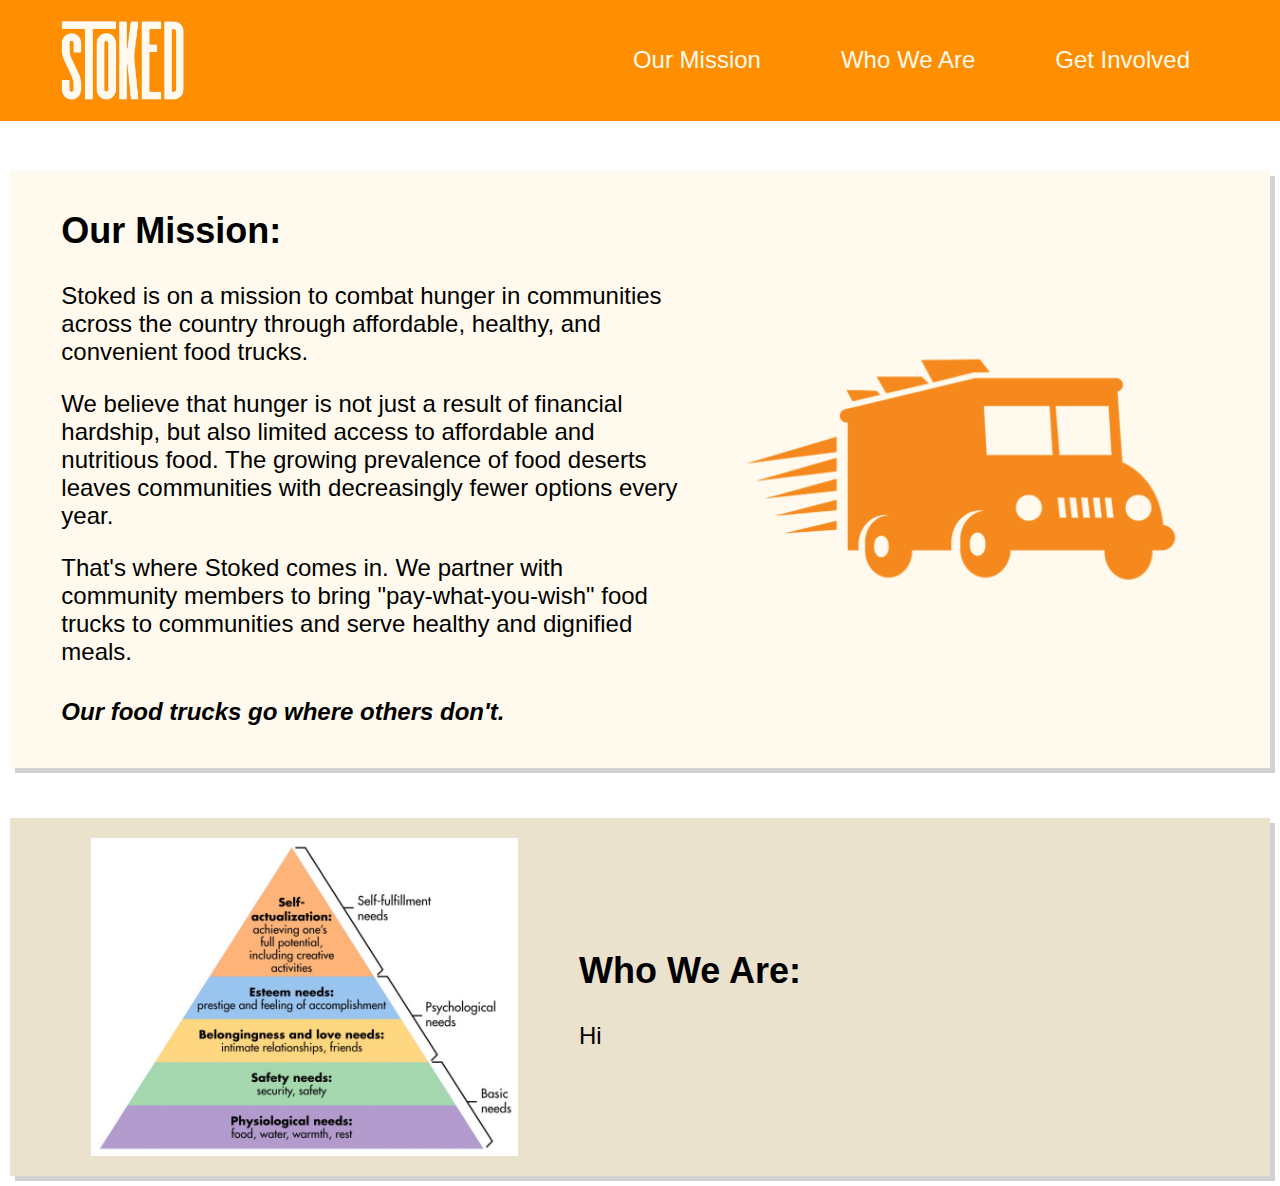
==== index.html @ 0fc66f2e "update" ====
<!DOCTYPE html>

<html lang="en">

    <head>

        <link rel="stylesheet" href="styles.css">
        <meta charset="UTF-8">
        <title>Stoked</title>

    </head>

    <body>

        <header>

            <img id="logo" src="images/logo.png">

            <div id="nav-bar">
                <p><a href="#introduction">Our Mission</a></p>
                <p><a href="#fulfillment">Who We Are</a></p>
                <p>Get Involved</p>
            </div>

        </header>

        <div id="introduction">

        <div id="introduction-text">
        <h2>Our Mission:</h2>
        <p>Stoked is on a mission to combat hunger in communities across the country through affordable, healthy, and convenient food trucks.</p>
        <p>We believe that hunger is not just a result of financial hardship, but also limited access to affordable and nutritious food. The growing prevalence of food deserts leaves communities with decreasingly fewer options every year.</p>
        <p>That's where Stoked comes in. We partner with community members to bring "pay-what-you-wish" food trucks to communities and serve healthy and dignified meals.</p>
        <h4><em>Our food trucks go where others don't.</em></h4>    
        </div>

        <img id="truck" src="images/truck.png">

        </div>

        <div id="fulfillment">

            <img id="pyramid" src="images/pyramid.png">

            <div id="fulfillment-text">
            <h2>Who We Are:</h2>
            <p>Hi</p>  
            </div>
    
        </div>

    </body>

</html>
---- styles.css ----
@media (prefers-reduced-motion: no-preference) {
    * {
      scroll-behavior: smooth;
    }
  }

html {
    font-family:'Gill Sans', 'Gill Sans MT', Calibri, 'Trebuchet MS', sans-serif;
}

body {
    margin: 0;
}

header {
    display: flex;
    align-items: center;
    padding: 10px;
    padding-top: 20px;
    padding-bottom: 20px;
    background-color: rgb(255, 142, 0);
    color: rgb(255, 250, 237);
}

#logo {
    width: 10%;
    margin-left: 50px;
}

#nav-bar {
    margin-left: auto;
    display: flex;
    gap: 5rem;
    margin-right: 5rem;
    font-size: 1.5rem;
}

a {
    color: inherit;
    text-decoration: none;
}

a:hover {
    background-color: rgb(255, 250, 237);
    color: rgb(64, 64, 64);
    cursor: pointer;
  }

#introduction {
    display: flex;
    justify-content: space-evenly;
    align-items: center;
    background-color:rgb(255, 250, 237);
    padding: 10px;
    margin: 50px 10px;
    box-shadow: 5px 5px rgb(210, 210, 210);
}

#truck {
    width: 40%;
}

#introduction-text {
    width: 50%;
    font-size: 1.5rem;
}

#fulfillment {
    display: flex;
    justify-content: space-evenly;
    align-items: center;
    padding: 20px;
    background-color:rgb(234, 226, 205);
    margin: 10px;
    box-shadow: 5px 5px rgb(210, 210, 210);
}

#pyramid {
    width: 35%;
}

#fulfillment-text {
    width: 50%;
    font-size: 1.5rem;
}
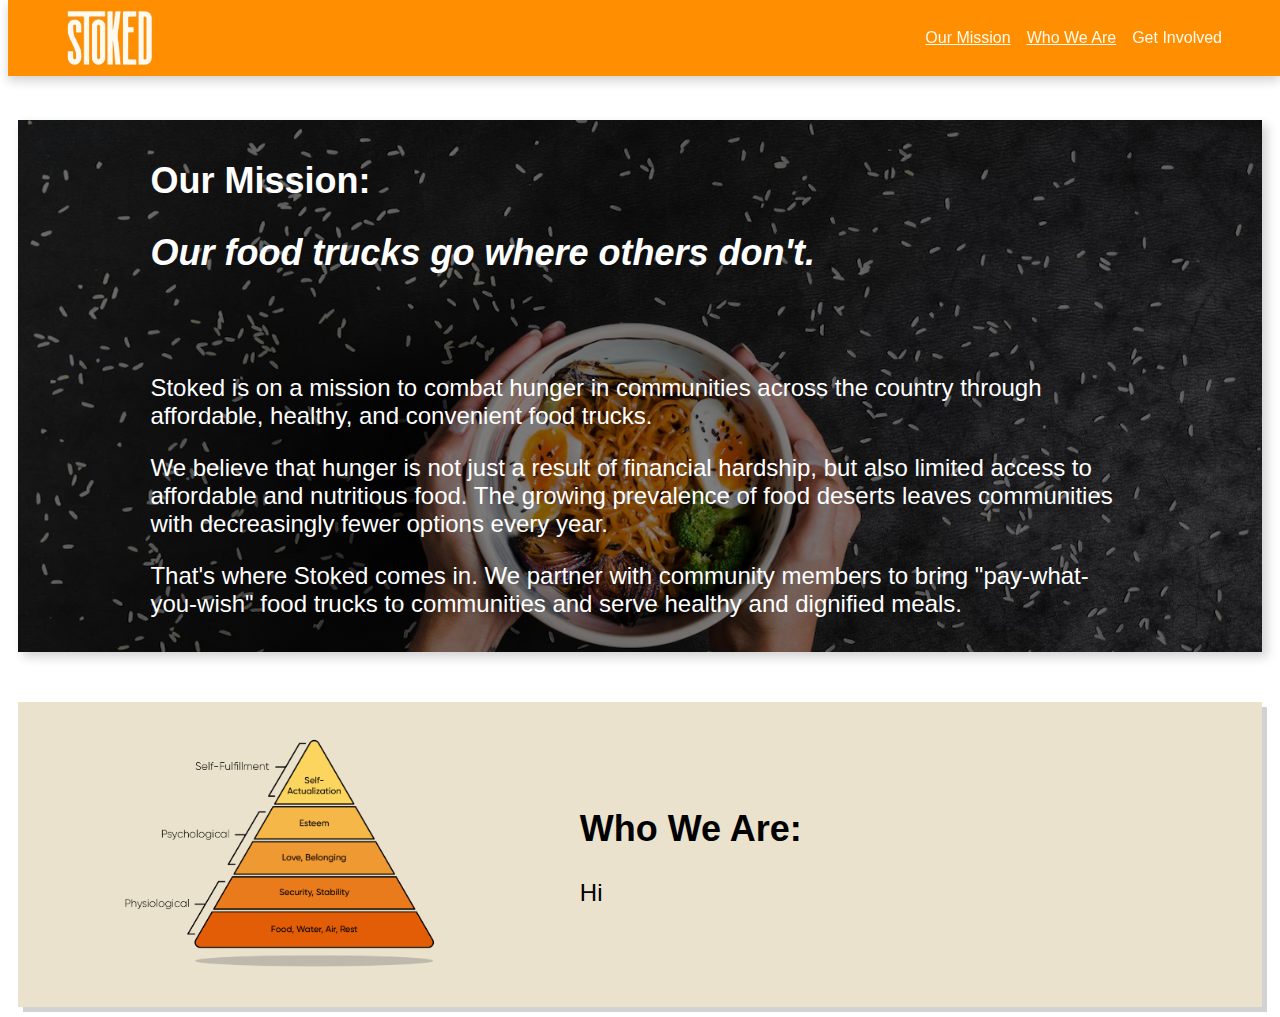
==== commit 33cf7cf7: "update" ====
--- a/index.html
+++ b/index.html
@@ -25,17 +25,20 @@
 
         </header>
 
-        <div id="introduction">
+        <div id="introduction" class="fade-in-text">
 
-        <div id="introduction-text">
-        <h2>Our Mission:</h2>
-        <p>Stoked is on a mission to combat hunger in communities across the country through affordable, healthy, and convenient food trucks.</p>
-        <p>We believe that hunger is not just a result of financial hardship, but also limited access to affordable and nutritious food. The growing prevalence of food deserts leaves communities with decreasingly fewer options every year.</p>
-        <p>That's where Stoked comes in. We partner with community members to bring "pay-what-you-wish" food trucks to communities and serve healthy and dignified meals.</p>
-        <h4><em>Our food trucks go where others don't.</em></h4>    
+        <div id="introduction-all">
+            <div id="introduction-header"><h2>Our Mission:</h2>
+            <h2><em>Our food trucks go where others don't.</em></h2>
+            </div>
+            <div id="introduction-text">
+            <p>Stoked is on a mission to combat hunger in communities across the country through affordable, healthy, and convenient food trucks.</p>
+            <p>We believe that hunger is not just a result of financial hardship, but also limited access to affordable and nutritious food. The growing prevalence of food deserts leaves communities with decreasingly fewer options every year.</p>
+            <p>That's where Stoked comes in. We partner with community members to bring "pay-what-you-wish" food trucks to communities and serve healthy and dignified meals.</p>
+            </div>
         </div>
 
-        <img id="truck" src="images/truck.png">
+        <!-- <img id="truck" src="images/truck.png"> -->
 
         </div>
 
--- a/styles.css
+++ b/styles.css
@@ -6,43 +6,39 @@
   }
 
 html {
-    font-family:'Gill Sans', 'Gill Sans MT', Calibri, 'Trebuchet MS', sans-serif;
-}
-
-body {
-    margin: 0;
-}
+    font-family:'Segoe UI', Tahoma, Geneva, Verdana, sans-serif}
 
 header {
     display: flex;
     align-items: center;
-    padding: 10px;
-    padding-top: 20px;
-    padding-bottom: 20px;
+    padding: 10px 10px;
     background-color: rgb(255, 142, 0);
     color: rgb(255, 250, 237);
+    box-shadow: 0 5px 10px rgb(210, 210, 210);
+    position: fixed;
+    margin: 0;
+    top: 0;
 }
 
 #logo {
-    width: 10%;
-    margin-left: 50px;
+    width: 7%;
+    margin-left: 3rem;
 }
 
 #nav-bar {
     margin-left: auto;
     display: flex;
-    gap: 5rem;
-    margin-right: 5rem;
-    font-size: 1.5rem;
+    gap: 1rem;
+    margin-right: 3rem;
+    font-size: 1rem;
 }
 
 a {
     color: inherit;
-    text-decoration: none;
+    text-decoration: underline;
 }
 
 a:hover {
-    background-color: rgb(255, 250, 237);
     color: rgb(64, 64, 64);
     cursor: pointer;
   }
@@ -54,16 +50,24 @@
     background-color:rgb(255, 250, 237);
     padding: 10px;
     margin: 50px 10px;
-    box-shadow: 5px 5px rgb(210, 210, 210);
+    margin-top: 120px;
+    box-shadow: 5px 5px 10px rgb(210, 210, 210);
+    background: linear-gradient( rgba(0, 0, 0, 0.5), rgba(0, 0, 0, 0.5) ), url('images/bowl.png');
+    background-size: cover;
 }
 
 #truck {
     width: 40%;
 }
 
+#introduction-all {
+    width: 80%;
+    font-size: 1.5rem;
+    color: white;
+}
+
 #introduction-text {
-    width: 50%;
-    font-size: 1.5rem;
+    margin-top: 100px;
 }
 
 #fulfillment {
@@ -83,4 +87,13 @@
 #fulfillment-text {
     width: 50%;
     font-size: 1.5rem;
-}+}
+
+.fade-in-text {
+    animation: fadeIn 3s;
+  }
+
+  @keyframes fadeIn {
+    0% { opacity: 0; }
+    100% { opacity: 1; }
+  }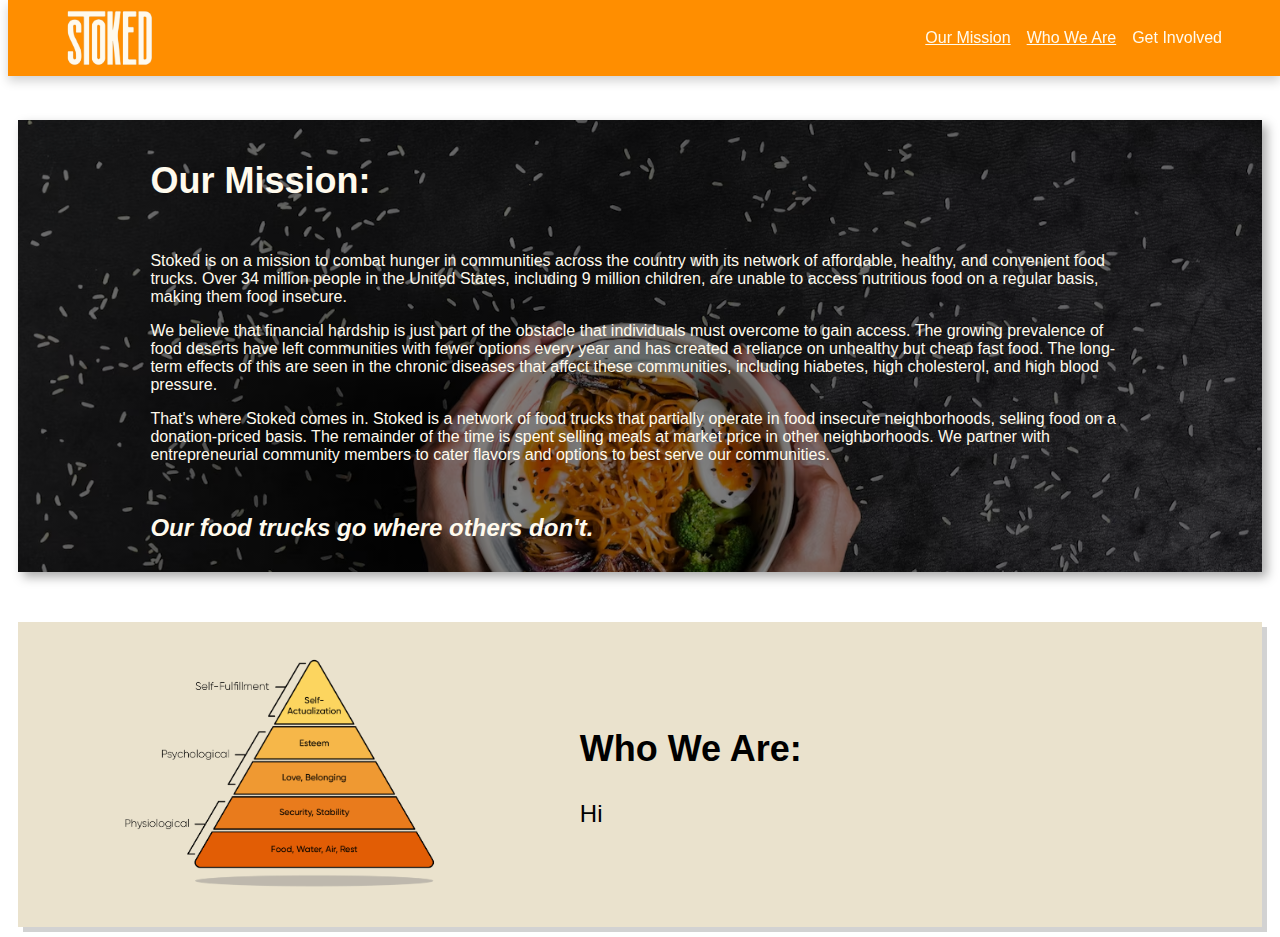
==== commit 805a19b7: "update" ====
--- a/index.html
+++ b/index.html
@@ -29,12 +29,21 @@
 
         <div id="introduction-all">
             <div id="introduction-header"><h2>Our Mission:</h2>
-            <h2><em>Our food trucks go where others don't.</em></h2>
             </div>
             <div id="introduction-text">
-            <p>Stoked is on a mission to combat hunger in communities across the country through affordable, healthy, and convenient food trucks.</p>
-            <p>We believe that hunger is not just a result of financial hardship, but also limited access to affordable and nutritious food. The growing prevalence of food deserts leaves communities with decreasingly fewer options every year.</p>
-            <p>That's where Stoked comes in. We partner with community members to bring "pay-what-you-wish" food trucks to communities and serve healthy and dignified meals.</p>
+            <p>Stoked is on a mission to combat hunger in communities across the country with its network of
+                 affordable, healthy, and convenient food trucks. Over 34 million people in the United States, 
+                 including 9 million children, are unable to access nutritious food on a regular basis,
+                 making them food insecure.</p>
+            <p>We believe that financial hardship is just part of the obstacle that individuals must overcome to gain access.
+                The growing prevalence of food deserts have left communities with fewer options every year and has created
+                a reliance on unhealthy but cheap fast food. The long-term effects of this are seen in the chronic diseases
+            that affect these communities, including hiabetes, high cholesterol, and high blood pressure.</p>
+            <p>That's where Stoked comes in. Stoked is a network of food trucks that partially operate in food insecure 
+                neighborhoods, selling food on a donation-priced basis. The remainder of the time is spent selling meals 
+                at market price in other neighborhoods. We partner with entrepreneurial community members to cater flavors and 
+                options to best serve our communities.</p>
+                <h2><em>Our food trucks go where others don't.</em></h2>
             </div>
         </div>
 
--- a/styles.css
+++ b/styles.css
@@ -16,7 +16,6 @@
     color: rgb(255, 250, 237);
     box-shadow: 0 5px 10px rgb(210, 210, 210);
     position: fixed;
-    margin: 0;
     top: 0;
 }
 
@@ -51,7 +50,7 @@
     padding: 10px;
     margin: 50px 10px;
     margin-top: 120px;
-    box-shadow: 5px 5px 10px rgb(210, 210, 210);
+    box-shadow: 5px 5px 10px rgb(170, 170, 170);
     background: linear-gradient( rgba(0, 0, 0, 0.5), rgba(0, 0, 0, 0.5) ), url('images/bowl.png');
     background-size: cover;
 }
@@ -63,11 +62,16 @@
 #introduction-all {
     width: 80%;
     font-size: 1.5rem;
-    color: white;
+    color:rgb(255, 250, 237);
 }
 
 #introduction-text {
-    margin-top: 100px;
+    margin-top: 50px;
+    font-size: 1rem;
+}
+
+#introduction-text > h2{
+    margin-top: 50px;
 }
 
 #fulfillment {
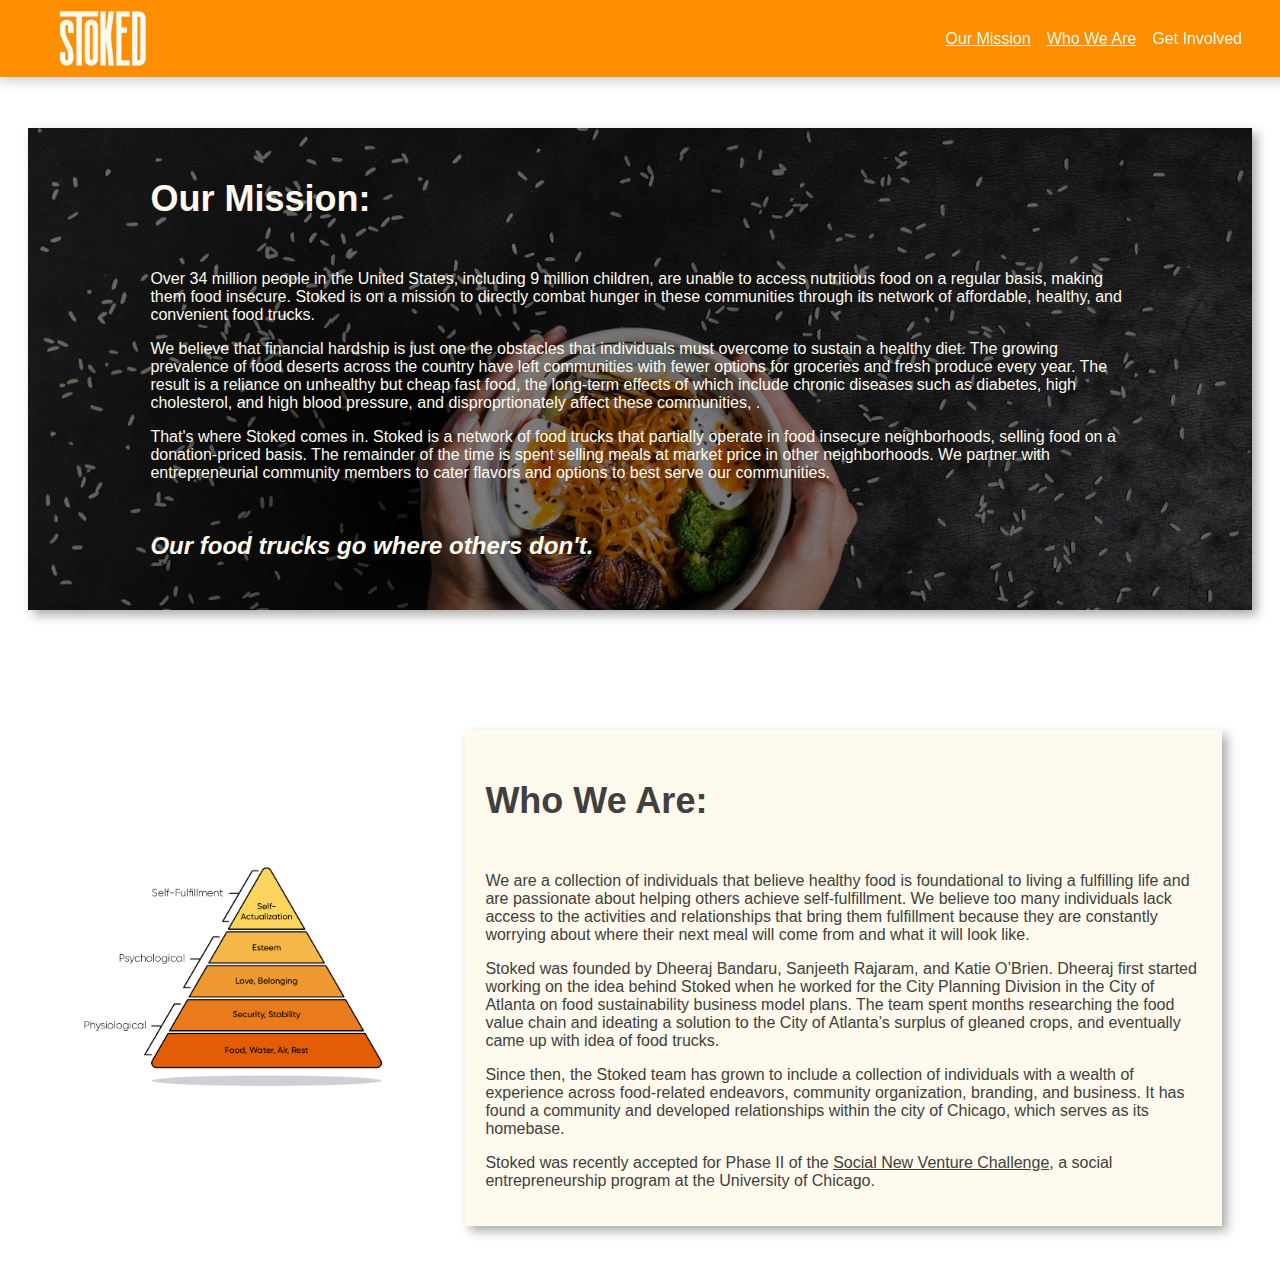
==== commit 1aa69550: "update" ====
--- a/index.html
+++ b/index.html
@@ -18,46 +18,79 @@
             <img id="logo" src="images/logo.png">
 
             <div id="nav-bar">
-                <p><a href="#introduction">Our Mission</a></p>
-                <p><a href="#fulfillment">Who We Are</a></p>
+                <p><a href="#our-mission-nav">Our Mission</a></p>
+                <p><a href="#who-we-are-nav">Who We Are</a></p>
                 <p>Get Involved</p>
             </div>
 
         </header>
 
-        <div id="introduction" class="fade-in-text">
+        <div id="our-mission-nav"></div>
 
-        <div id="introduction-all">
-            <div id="introduction-header"><h2>Our Mission:</h2>
+        <div id="our-mission" class="fade-in-text">
+
+            <div id="our-mission-content">
+
+                <h2>Our Mission:</h2>
+
+                <div id="our-mission-text">
+
+                    <p>Over 34 million people in the United States, including 9 million children, are unable to access nutritious food on a regular basis,
+                        making them food insecure. Stoked is on a mission to directly combat hunger in these communities through its network of
+                        affordable, healthy, and convenient food trucks.</p>
+
+                    <p>We believe that financial hardship is just one the obstacles that individuals must overcome to sustain a healthy diet.
+                        The growing prevalence of food deserts across the country have left communities with fewer options for groceries and fresh produce every year.
+                        The result is a reliance on unhealthy but cheap fast food, the long-term effects of which include chronic diseases such as diabetes, high cholesterol, 
+                        and high blood pressure, and disproprtionately affect these communities, .</p>
+
+                    <p>That's where Stoked comes in. Stoked is a network of food trucks that partially operate in food insecure 
+                        neighborhoods, selling food on a donation-priced basis. The remainder of the time is spent selling meals 
+                        at market price in other neighborhoods. We partner with entrepreneurial community members to cater flavors and 
+                        options to best serve our communities.</p>
+                
+                    <div id="our-mission-footer">
+                    <h2><em>Our food trucks go where others don't.</em></h2>
+                    </div>
+
+                </div>
+
             </div>
-            <div id="introduction-text">
-            <p>Stoked is on a mission to combat hunger in communities across the country with its network of
-                 affordable, healthy, and convenient food trucks. Over 34 million people in the United States, 
-                 including 9 million children, are unable to access nutritious food on a regular basis,
-                 making them food insecure.</p>
-            <p>We believe that financial hardship is just part of the obstacle that individuals must overcome to gain access.
-                The growing prevalence of food deserts have left communities with fewer options every year and has created
-                a reliance on unhealthy but cheap fast food. The long-term effects of this are seen in the chronic diseases
-            that affect these communities, including hiabetes, high cholesterol, and high blood pressure.</p>
-            <p>That's where Stoked comes in. Stoked is a network of food trucks that partially operate in food insecure 
-                neighborhoods, selling food on a donation-priced basis. The remainder of the time is spent selling meals 
-                at market price in other neighborhoods. We partner with entrepreneurial community members to cater flavors and 
-                options to best serve our communities.</p>
-                <h2><em>Our food trucks go where others don't.</em></h2>
-            </div>
-        </div>
-
-        <!-- <img id="truck" src="images/truck.png"> -->
 
         </div>
 
-        <div id="fulfillment">
+        <div id="who-we-are-nav"></div>
+
+        <div id="who-we-are" class="fade-in-text">
 
             <img id="pyramid" src="images/pyramid.png">
 
-            <div id="fulfillment-text">
-            <h2>Who We Are:</h2>
-            <p>Hi</p>  
+            <div id="who-we-are-content">
+
+                <div id="who-we-are-header">
+                    <h2>Who We Are:</h2>
+                </div>
+
+                <div id="who-we-are-text">
+
+                    <p>We are a collection of individuals that believe healthy food is foundational to living a fulfilling life and are passionate about helping
+                        others achieve self-fulfillment. We believe too many individuals lack access to the activities and relationships that bring them fulfillment
+                        because they are constantly worrying about where their next meal will come from and what it will look like.</p> 
+
+                    <p>Stoked was founded by Dheeraj Bandaru, Sanjeeth Rajaram, and Katie O’Brien. Dheeraj first started working 
+                        on the idea behind Stoked when he worked for the City Planning Division in the City of Atlanta on food
+                        sustainability business model plans. The team spent months researching the food value chain and ideating 
+                        a solution to the City of Atlanta’s surplus of gleaned crops, and eventually came up with idea of food trucks.</p>
+
+                    <p>Since then, the Stoked team has grown to include a collection of individuals with a wealth of experience 
+                        across food-related endeavors, community organization, branding, and business. It has found a community and developed relationships within the
+                        city of Chicago, which serves as its homebase.</p>
+                    
+                    <p>Stoked was recently accepted for Phase II of the <a href="https://polsky.uchicago.edu/programs-events/new-venture-challenge/social-new-venture-challenge/">
+                        Social New Venture Challenge</a>, a social entrepreneurship program at the University of Chicago.</p>
+
+                </div>
+
             </div>
     
         </div>
--- a/styles.css
+++ b/styles.css
@@ -1,22 +1,19 @@
-
-@media (prefers-reduced-motion: no-preference) {
-    * {
-      scroll-behavior: smooth;
-    }
-  }
 
 html {
-    font-family:'Segoe UI', Tahoma, Geneva, Verdana, sans-serif}
+    font-family:'Segoe UI', Tahoma, Geneva, Verdana, sans-serif;
+}
 
 header {
+    width: 100%;
+    position: fixed;
+    top: 0;
+    left: 0;
     display: flex;
     align-items: center;
-    padding: 10px 10px;
+    padding: 10px;
+    color: rgb(255, 250, 237);
     background-color: rgb(255, 142, 0);
-    color: rgb(255, 250, 237);
     box-shadow: 0 5px 10px rgb(210, 210, 210);
-    position: fixed;
-    top: 0;
 }
 
 #logo {
@@ -25,11 +22,11 @@
 }
 
 #nav-bar {
-    margin-left: auto;
+    font-size: 1rem;
     display: flex;
     gap: 1rem;
+    margin-left: auto;
     margin-right: 3rem;
-    font-size: 1rem;
 }
 
 a {
@@ -42,62 +39,77 @@
     cursor: pointer;
   }
 
-#introduction {
+#our-mission-nav {
+    height: 100px;
+}
+
+#our-mission {
     display: flex;
     justify-content: space-evenly;
-    align-items: center;
-    background-color:rgb(255, 250, 237);
-    padding: 10px;
-    margin: 50px 10px;
-    margin-top: 120px;
+    margin: 20px;
     box-shadow: 5px 5px 10px rgb(170, 170, 170);
     background: linear-gradient( rgba(0, 0, 0, 0.5), rgba(0, 0, 0, 0.5) ), url('images/bowl.png');
     background-size: cover;
-}
-
-#truck {
-    width: 40%;
-}
-
-#introduction-all {
-    width: 80%;
     font-size: 1.5rem;
     color:rgb(255, 250, 237);
 }
 
-#introduction-text {
+#our-mission-content > h2{
+    margin-top: 50px;
+}
+
+#our-mission-content {
+    width: 80%;
+}
+
+#our-mission-text {
     margin-top: 50px;
     font-size: 1rem;
 }
 
-#introduction-text > h2{
-    margin-top: 50px;
+#our-mission-footer {
+    margin: 50px 0;
 }
 
-#fulfillment {
+#who-we-are-nav {
+    height: 50px;
+}
+
+#who-we-are {
     display: flex;
     justify-content: space-evenly;
     align-items: center;
-    padding: 20px;
-    background-color:rgb(234, 226, 205);
-    margin: 10px;
-    box-shadow: 5px 5px rgb(210, 210, 210);
+    padding: 50px;
+    font-size: 1.5rem;
+    color: rgb(64, 64, 64);
 }
 
 #pyramid {
     width: 35%;
 }
 
-#fulfillment-text {
-    width: 50%;
-    font-size: 1.5rem;
+#who-we-are-content {
+    background-color:rgb(255, 250, 237);
+    padding: 20px;
+    box-shadow: 5px 5px 10px rgb(170, 170, 170);
+}
+
+#who-we-are-text {
+    margin-top: 50px;
+    font-size: 1rem;
 }
 
 .fade-in-text {
-    animation: fadeIn 3s;
-  }
+    animation: fadeIn 2s;
+}
 
-  @keyframes fadeIn {
+@keyframes fadeIn {
     0% { opacity: 0; }
     100% { opacity: 1; }
-  }+}
+
+@media (prefers-reduced-motion: no-preference) {
+    * {
+      scroll-behavior: smooth;
+    }
+}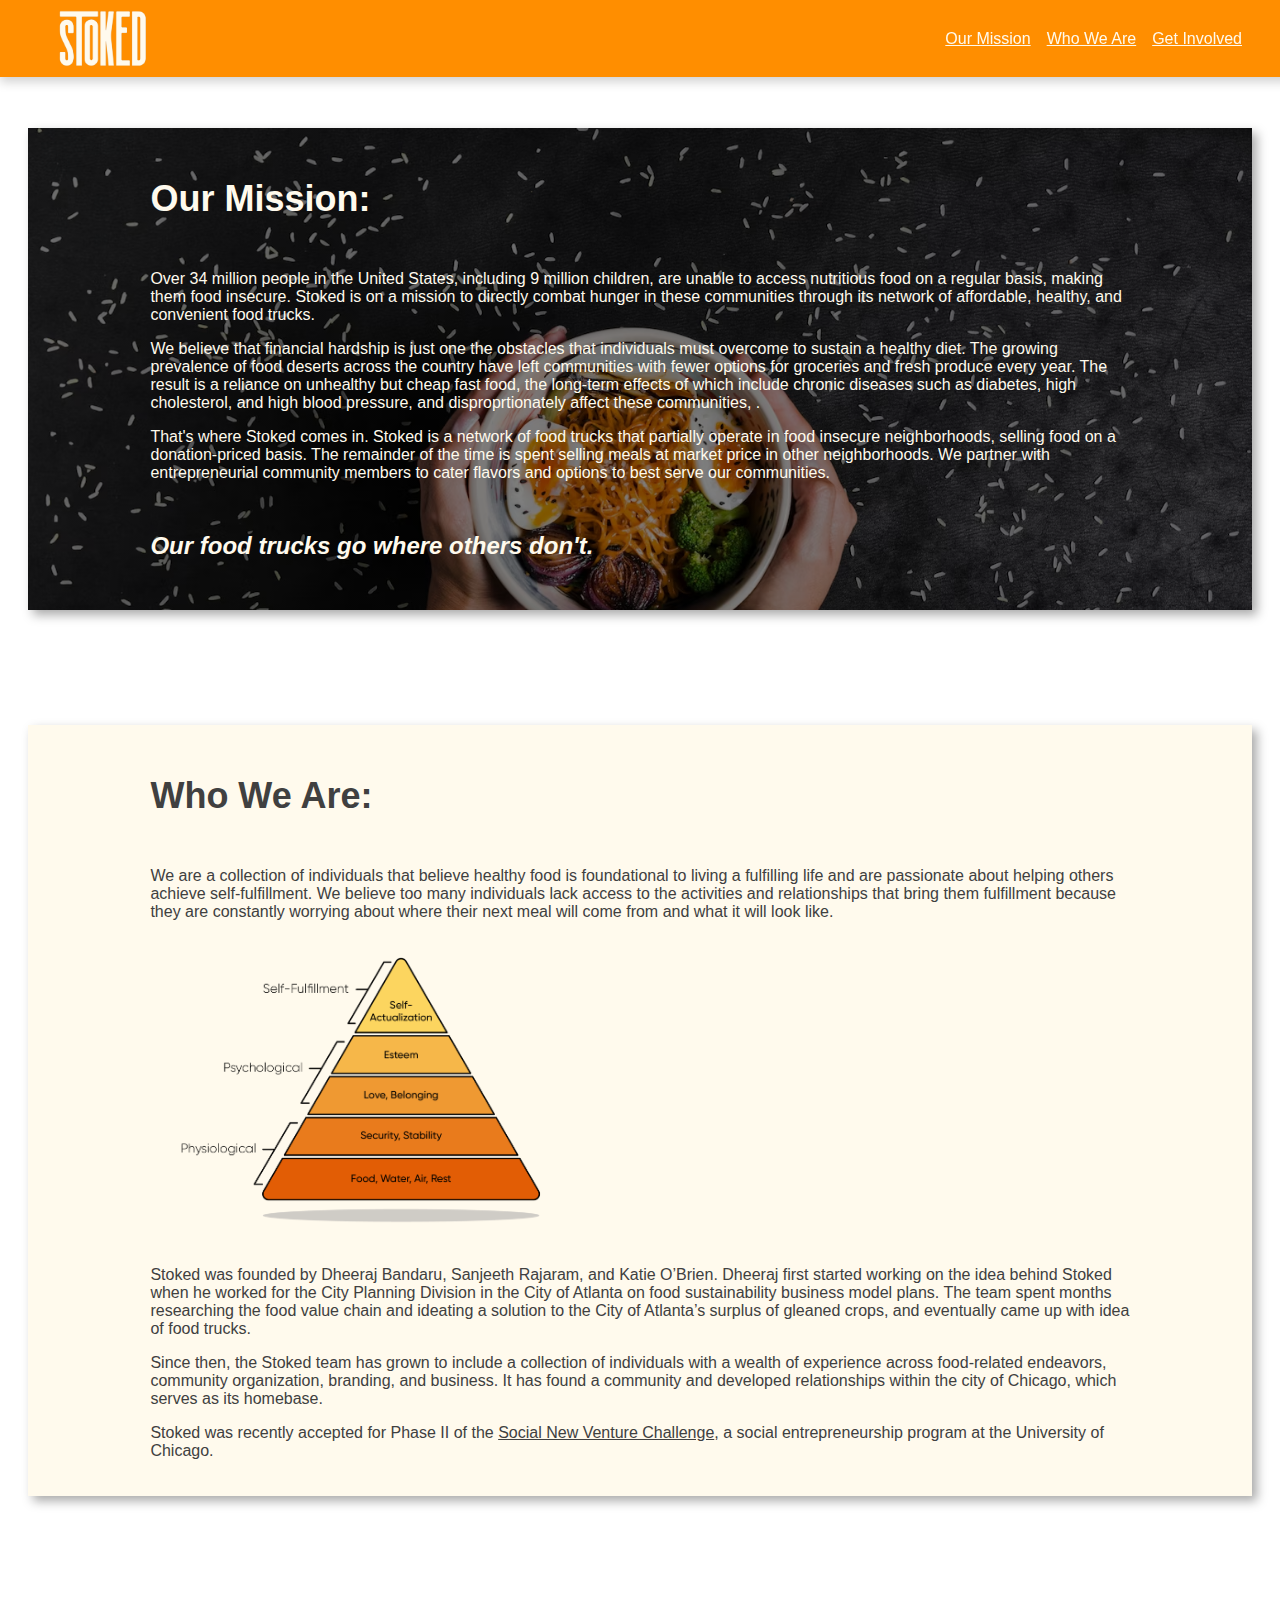
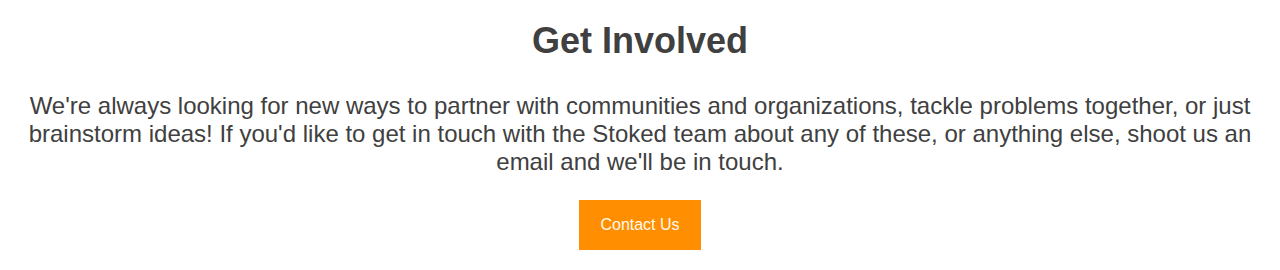
==== commit 11b2983e: "update" ====
--- a/index.html
+++ b/index.html
@@ -20,7 +20,7 @@
             <div id="nav-bar">
                 <p><a href="#our-mission-nav">Our Mission</a></p>
                 <p><a href="#who-we-are-nav">Who We Are</a></p>
-                <p>Get Involved</p>
+                <p><a href="#get-involved">Get Involved</a></p>
             </div>
 
         </header>
@@ -63,8 +63,6 @@
 
         <div id="who-we-are" class="fade-in-text">
 
-            <img id="pyramid" src="images/pyramid.png">
-
             <div id="who-we-are-content">
 
                 <div id="who-we-are-header">
@@ -75,7 +73,9 @@
 
                     <p>We are a collection of individuals that believe healthy food is foundational to living a fulfilling life and are passionate about helping
                         others achieve self-fulfillment. We believe too many individuals lack access to the activities and relationships that bring them fulfillment
-                        because they are constantly worrying about where their next meal will come from and what it will look like.</p> 
+                        because they are constantly worrying about where their next meal will come from and what it will look like.</p>
+
+                    <img id="pyramid" src="images/pyramid.png">
 
                     <p>Stoked was founded by Dheeraj Bandaru, Sanjeeth Rajaram, and Katie O’Brien. Dheeraj first started working 
                         on the idea behind Stoked when he worked for the City Planning Division in the City of Atlanta on food
@@ -95,6 +95,24 @@
     
         </div>
 
+        <div id="get-involved-nav"></div>
+
+        <div id="get-involved" class="fade-in-text">
+
+            <h2>Get Involved</h2>
+
+            <div id="get-involved-content">
+
+                <p>We're always looking for new ways to partner with communities and organizations, tackle problems together, 
+                    or just brainstorm ideas! If you'd like to get in touch with the Stoked team about any of these, or anything else,
+                    shoot us an email and we'll be in touch.</p>
+
+                    <a href="mailto:dheeraj@projectbreakthecycle.com"><button id="contact-us">Contact Us</button></a>
+
+            </div>
+
+        </div>
+
     </body>
 
 </html>--- a/styles.css
+++ b/styles.css
@@ -72,31 +72,54 @@
 }
 
 #who-we-are-nav {
-    height: 50px;
+    height: 75px;
 }
 
 #who-we-are {
     display: flex;
     justify-content: space-evenly;
     align-items: center;
-    padding: 50px;
+    margin: 20px;
     font-size: 1.5rem;
     color: rgb(64, 64, 64);
+    background-color:rgb(255, 250, 237);
+    box-shadow: 5px 5px 10px rgb(170, 170, 170);
 }
 
 #pyramid {
-    width: 35%;
+    width: 50%;
 }
 
 #who-we-are-content {
-    background-color:rgb(255, 250, 237);
+    width: 80%;
     padding: 20px;
-    box-shadow: 5px 5px 10px rgb(170, 170, 170);
 }
 
 #who-we-are-text {
     margin-top: 50px;
     font-size: 1rem;
+}
+
+#get-involved-nav {
+    height: 75px;
+}
+
+#get-involved {
+    justify-content: space-evenly;
+    align-items: center;
+    margin: 20px;
+    font-size: 1.5rem;
+    text-align: center;
+    color: rgb(64, 64, 64);
+}
+
+button {
+    color:rgb(255, 250, 237);
+    background-color: rgb(255, 142, 0);
+    height: 50px;
+    width: 10%;
+    font-size: 1rem;
+    border: 0;
 }
 
 .fade-in-text {
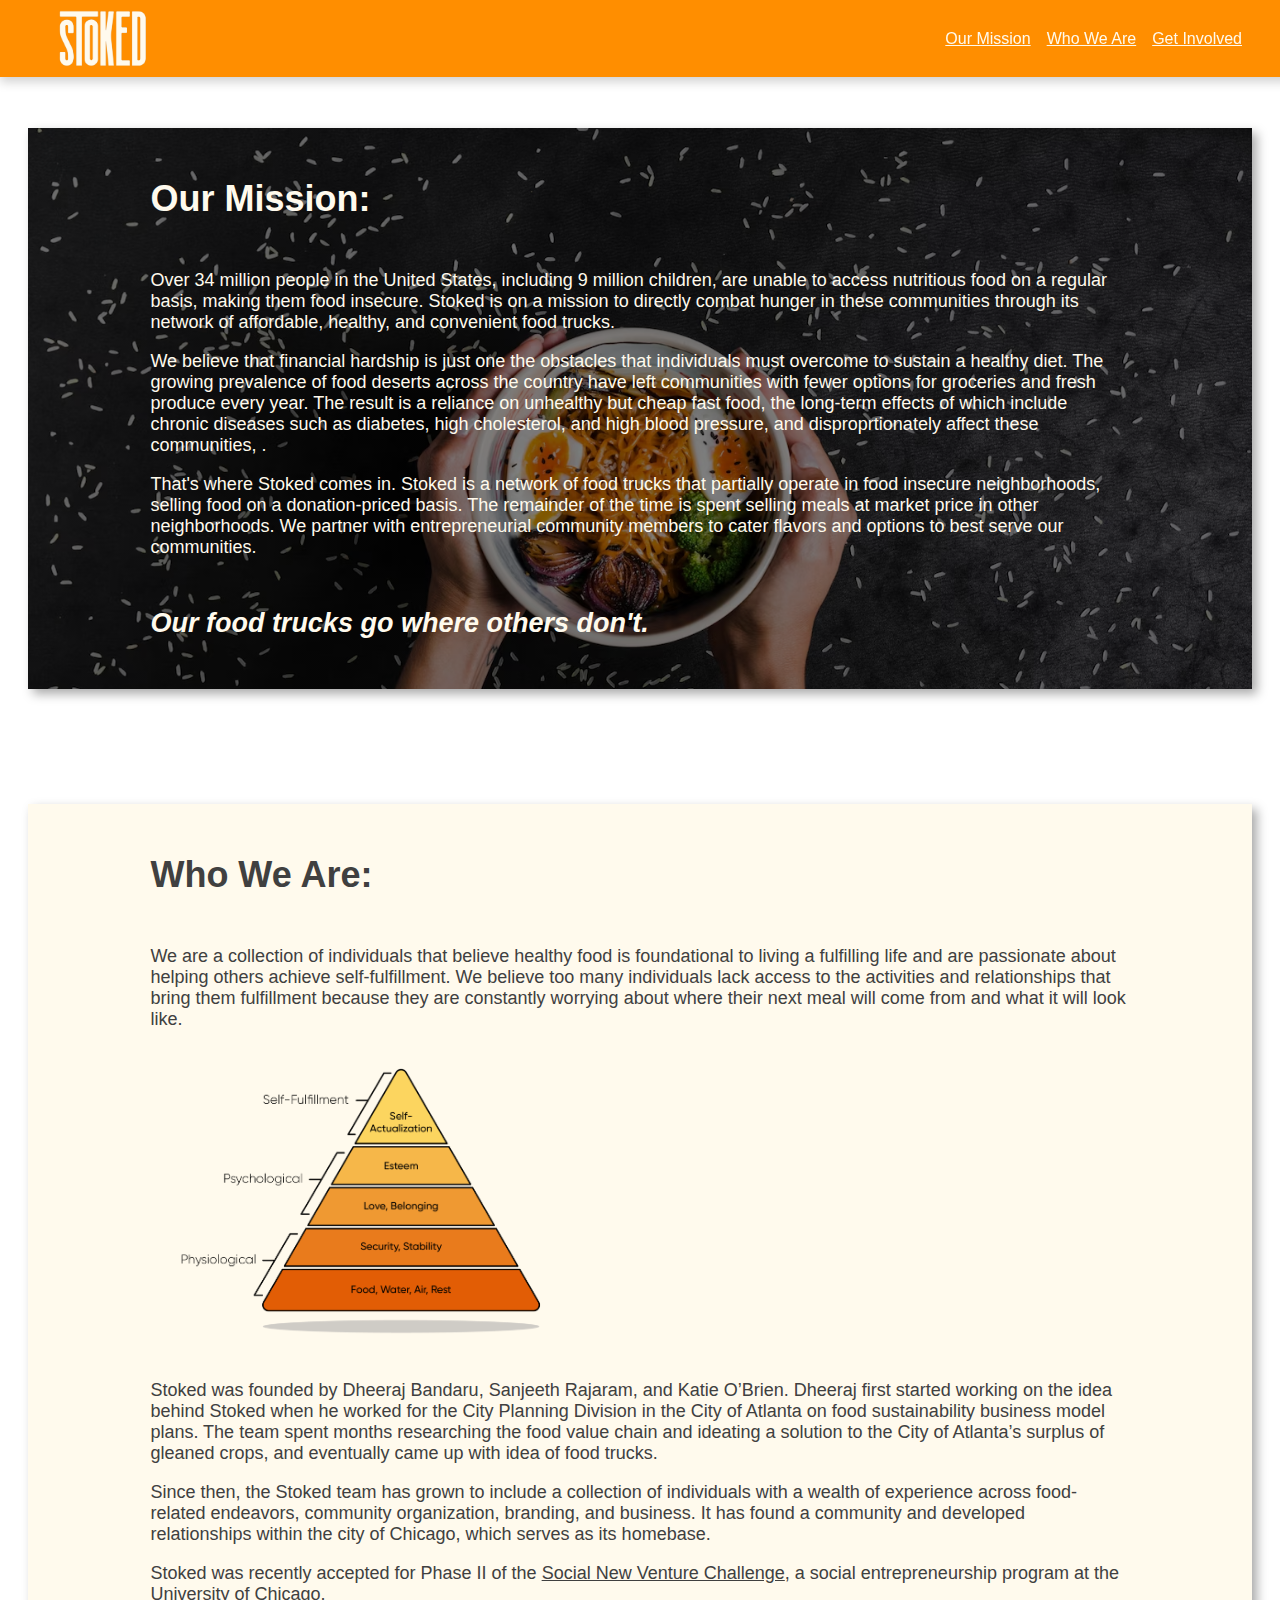
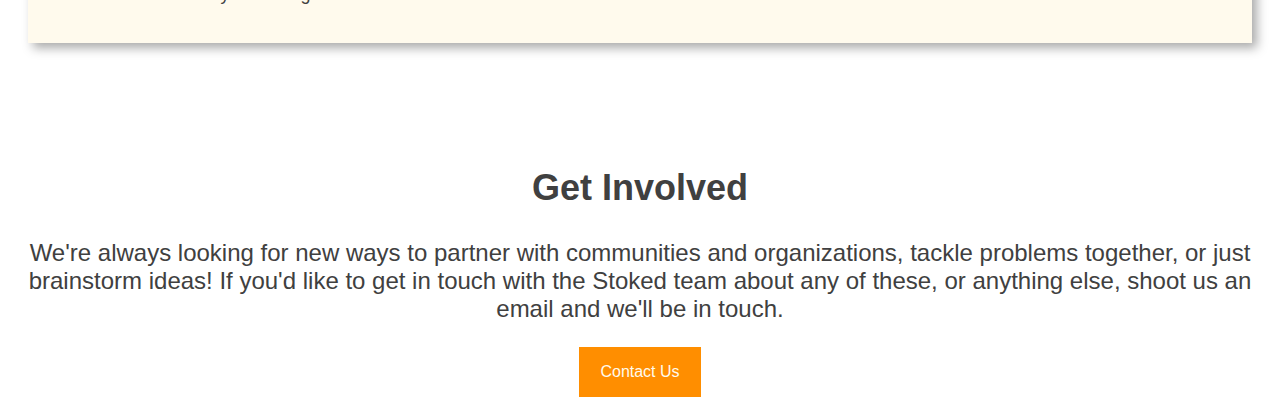
==== commit aa42f10d: "update" ====
--- a/index.html
+++ b/index.html
@@ -7,6 +7,7 @@
 
         <link rel="stylesheet" href="styles.css">
         <meta charset="UTF-8">
+        <meta name="viewport" content="width=device-width, initial-scale=1.0">
         <title>Stoked</title>
 
     </head>
--- a/styles.css
+++ b/styles.css
@@ -50,7 +50,7 @@
     box-shadow: 5px 5px 10px rgb(170, 170, 170);
     background: linear-gradient( rgba(0, 0, 0, 0.5), rgba(0, 0, 0, 0.5) ), url('images/bowl.png');
     background-size: cover;
-    font-size: 1.5rem;
+    font-size: 24px;
     color:rgb(255, 250, 237);
 }
 
@@ -64,7 +64,7 @@
 
 #our-mission-text {
     margin-top: 50px;
-    font-size: 1rem;
+    font-size: 0.75em;
 }
 
 #our-mission-footer {
@@ -80,7 +80,7 @@
     justify-content: space-evenly;
     align-items: center;
     margin: 20px;
-    font-size: 1.5rem;
+    font-size: 24px;
     color: rgb(64, 64, 64);
     background-color:rgb(255, 250, 237);
     box-shadow: 5px 5px 10px rgb(170, 170, 170);
@@ -97,7 +97,7 @@
 
 #who-we-are-text {
     margin-top: 50px;
-    font-size: 1rem;
+    font-size: 0.75em;
 }
 
 #get-involved-nav {
@@ -108,9 +108,13 @@
     justify-content: space-evenly;
     align-items: center;
     margin: 20px;
-    font-size: 1.5rem;
+    font-size: 24px;
     text-align: center;
     color: rgb(64, 64, 64);
+}
+
+#get-involved-content {
+    font-size: 1em;
 }
 
 button {
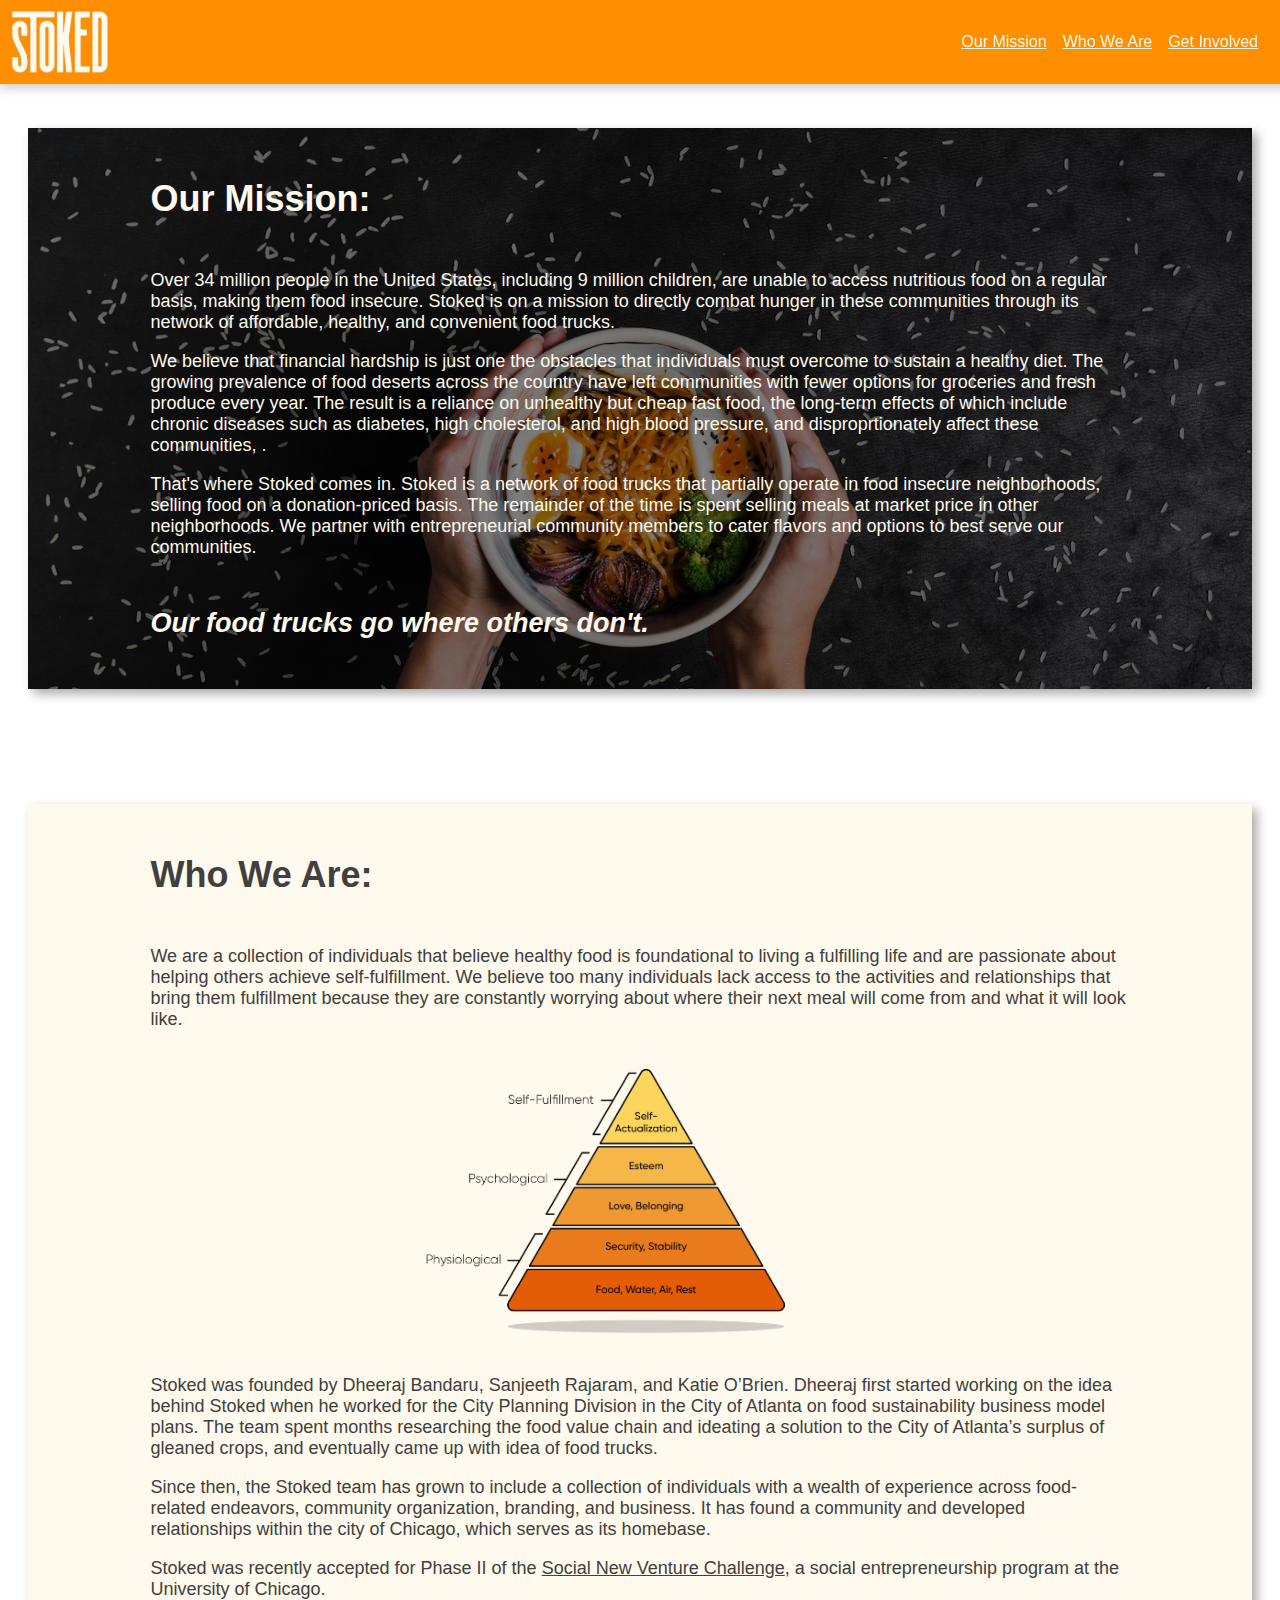
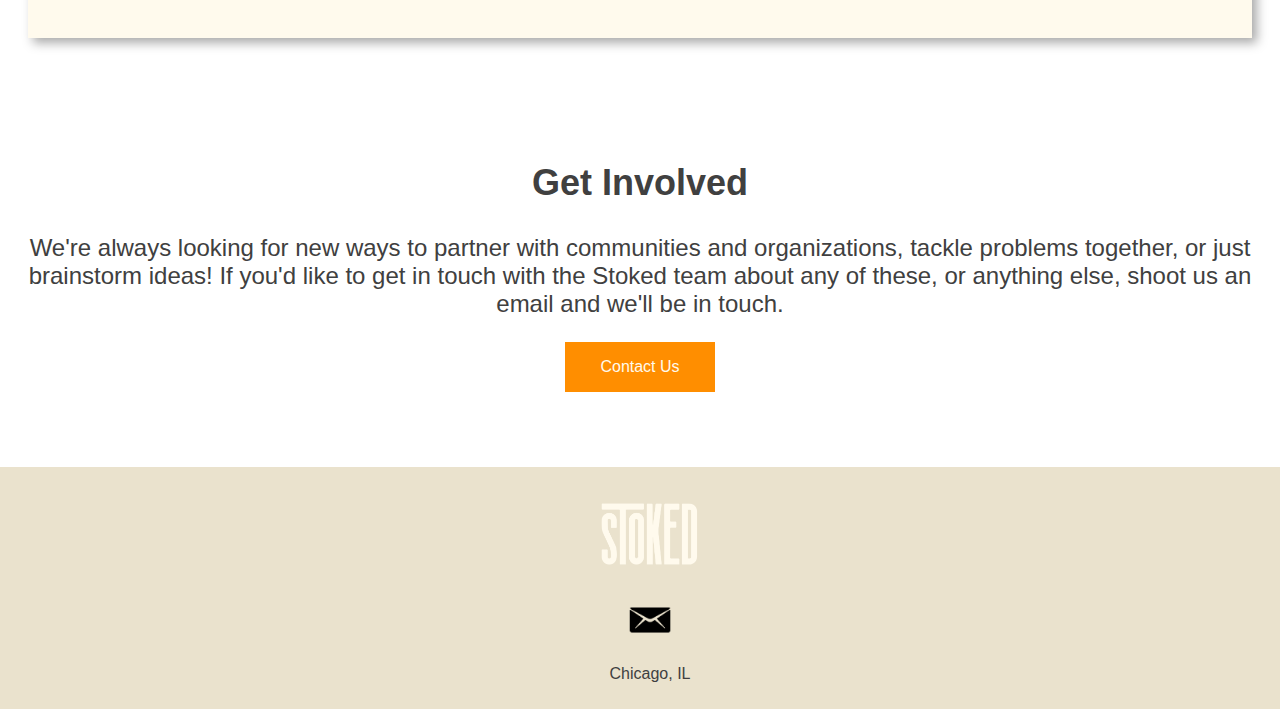
==== commit 7fb2c9fe: "update" ====
--- a/index.html
+++ b/index.html
@@ -75,8 +75,10 @@
                     <p>We are a collection of individuals that believe healthy food is foundational to living a fulfilling life and are passionate about helping
                         others achieve self-fulfillment. We believe too many individuals lack access to the activities and relationships that bring them fulfillment
                         because they are constantly worrying about where their next meal will come from and what it will look like.</p>
-
+                    
+                    <div id="pyramid-div">
                     <img id="pyramid" src="images/pyramid.png">
+                    </div>
 
                     <p>Stoked was founded by Dheeraj Bandaru, Sanjeeth Rajaram, and Katie O’Brien. Dheeraj first started working 
                         on the idea behind Stoked when he worked for the City Planning Division in the City of Atlanta on food
@@ -114,6 +116,25 @@
 
         </div>
 
+        <footer id="footer">
+
+            <div id="footer-content">
+
+                <div>
+                    <img id="footer-logo" src="images/footer.png">
+                </div>
+                
+                <div>
+                    <a href="mailto:dheeraj@projectbreakthecycle.com"><img id="email-logo" src="images/email.png"></a>
+                    <p>Chicago, IL</p>
+                </div>
+
+                
+
+            </div>
+
+        </footer>
+
     </body>
 
 </html>--- a/styles.css
+++ b/styles.css
@@ -1,6 +1,6 @@
 
 html {
-    font-family:'Segoe UI', Tahoma, Geneva, Verdana, sans-serif;
+    font-family: 'Lucida Sans', 'Lucida Sans Regular', 'Lucida Grande', 'Lucida Sans Unicode', Geneva, Verdana, sans-serif;
 }
 
 header {
@@ -14,19 +14,20 @@
     color: rgb(255, 250, 237);
     background-color: rgb(255, 142, 0);
     box-shadow: 0 5px 10px rgb(210, 210, 210);
+    font-size: 16px;
 }
 
 #logo {
     width: 7%;
-    margin-left: 3rem;
+    min-width: 100px;
 }
 
 #nav-bar {
-    font-size: 1rem;
+    font-size: 1em;
     display: flex;
     gap: 1rem;
     margin-left: auto;
-    margin-right: 3rem;
+    margin-right: 2rem;
 }
 
 a {
@@ -86,8 +87,16 @@
     box-shadow: 5px 5px 10px rgb(170, 170, 170);
 }
 
+#pyramid-div {
+    margin-left: auto;
+    margin-right: auto;
+    display: flex;
+    justify-content: center;
+}
+
 #pyramid {
     width: 50%;
+    min-width: 200px;
 }
 
 #who-we-are-content {
@@ -108,6 +117,7 @@
     justify-content: space-evenly;
     align-items: center;
     margin: 20px;
+    margin-bottom: 75px;;
     font-size: 24px;
     text-align: center;
     color: rgb(64, 64, 64);
@@ -121,9 +131,36 @@
     color:rgb(255, 250, 237);
     background-color: rgb(255, 142, 0);
     height: 50px;
-    width: 10%;
+    width: 150px;
     font-size: 1rem;
     border: 0;
+}
+
+#footer {
+    width: 100%;
+    position: absolute;
+    left: 0;
+    display: flex;
+    justify-content: center;
+    padding: 10px;
+    color: rgb(64, 64, 64);
+    background-color: rgb(234, 226, 205);
+}
+
+#footer-content {
+    text-align: center;
+}
+
+#footer-logo {
+    width: 7%;
+    min-width: 100px;
+    margin: 25px 0;
+}
+
+#email-logo {
+    width: 3%;
+    min-width: 50px;
+    margin: 0;
 }
 
 .fade-in-text {
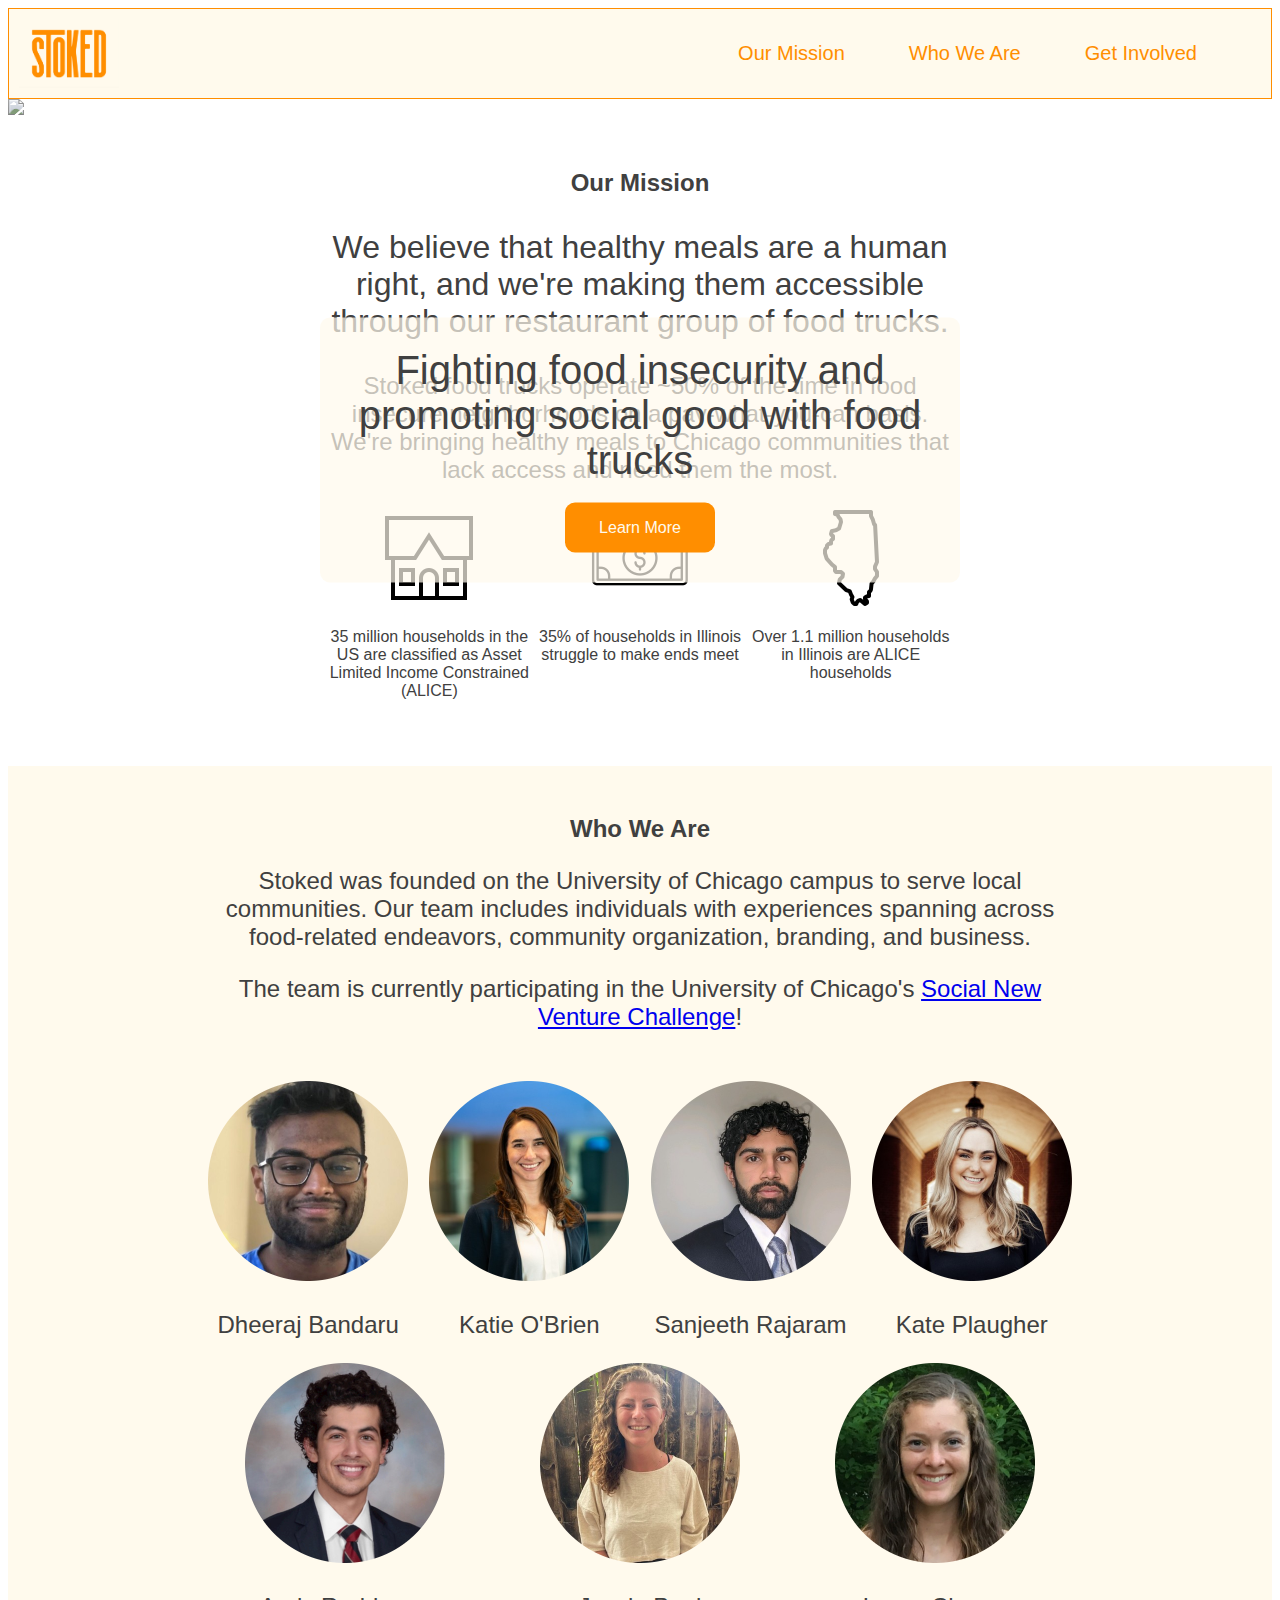
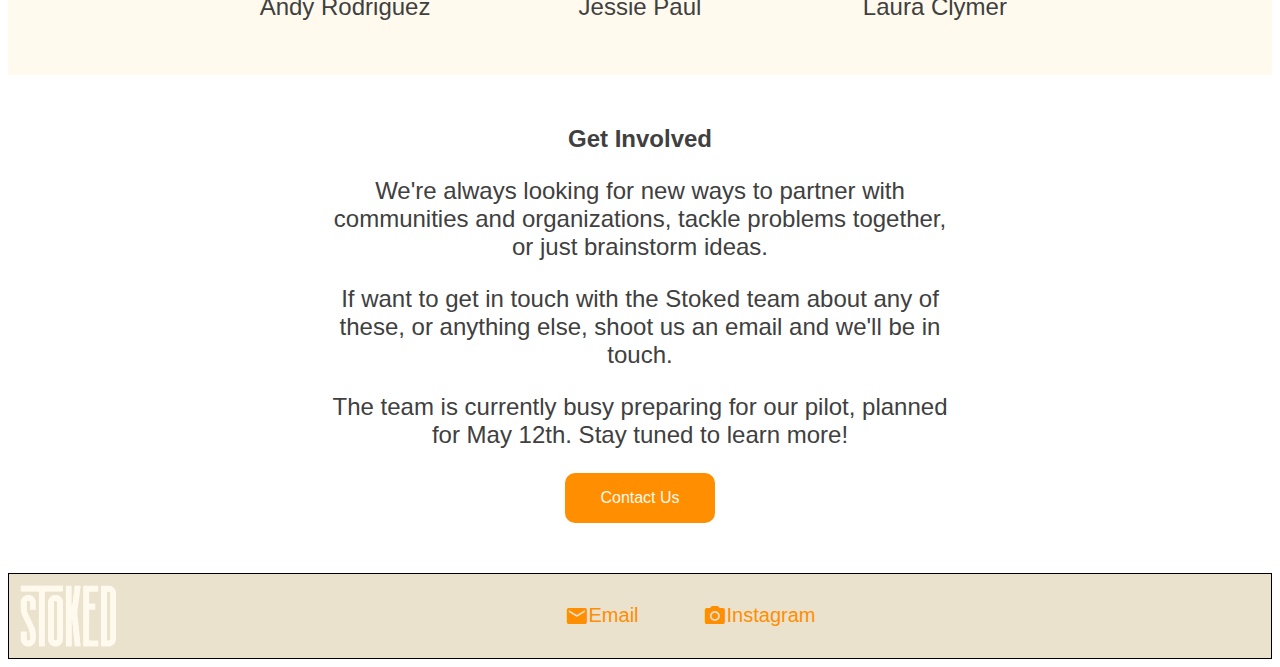
==== commit 0c2aad2f: "finalize first draft" ====
--- a/index.html
+++ b/index.html
@@ -4,136 +4,116 @@
 <html lang="en">
 
     <head>
-
         <link rel="stylesheet" href="styles.css">
+        <link rel="stylesheet" href="https://fonts.googleapis.com/icon?family=Material+Icons">
         <meta charset="UTF-8">
         <meta name="viewport" content="width=device-width, initial-scale=1.0">
-        <title>Stoked</title>
-
+        <title>Stoked Food Trucks</title>
     </head>
 
     <body>
 
-        <header>
-
-            <img id="logo" src="images/logo.png">
-
-            <div id="nav-bar">
-                <p><a href="#our-mission-nav">Our Mission</a></p>
-                <p><a href="#who-we-are-nav">Who We Are</a></p>
+        <div id="header" class="header-footer">
+            <img src="images/header-logo.png" class="logo">
+            <div class="header-footer-links">
+                <p><a href="#our-mission">Our Mission</a></p>
+                <p><a href="#who-we-are">Who We Are</a></p>
                 <p><a href="#get-involved">Get Involved</a></p>
             </div>
-
-        </header>
-
-        <div id="our-mission-nav"></div>
-
-        <div id="our-mission" class="fade-in-text">
-
-            <div id="our-mission-content">
-
-                <h2>Our Mission:</h2>
-
-                <div id="our-mission-text">
-
-                    <p>Over 34 million people in the United States, including 9 million children, are unable to access nutritious food on a regular basis,
-                        making them food insecure. Stoked is on a mission to directly combat hunger in these communities through its network of
-                        affordable, healthy, and convenient food trucks.</p>
-
-                    <p>We believe that financial hardship is just one the obstacles that individuals must overcome to sustain a healthy diet.
-                        The growing prevalence of food deserts across the country have left communities with fewer options for groceries and fresh produce every year.
-                        The result is a reliance on unhealthy but cheap fast food, the long-term effects of which include chronic diseases such as diabetes, high cholesterol, 
-                        and high blood pressure, and disproprtionately affect these communities, .</p>
-
-                    <p>That's where Stoked comes in. Stoked is a network of food trucks that partially operate in food insecure 
-                        neighborhoods, selling food on a donation-priced basis. The remainder of the time is spent selling meals 
-                        at market price in other neighborhoods. We partner with entrepreneurial community members to cater flavors and 
-                        options to best serve our communities.</p>
-                
-                    <div id="our-mission-footer">
-                    <h2><em>Our food trucks go where others don't.</em></h2>
-                    </div>
-
-                </div>
-
-            </div>
-
         </div>
 
-        <div id="who-we-are-nav"></div>
-
-        <div id="who-we-are" class="fade-in-text">
-
-            <div id="who-we-are-content">
-
-                <div id="who-we-are-header">
-                    <h2>Who We Are:</h2>
-                </div>
-
-                <div id="who-we-are-text">
-
-                    <p>We are a collection of individuals that believe healthy food is foundational to living a fulfilling life and are passionate about helping
-                        others achieve self-fulfillment. We believe too many individuals lack access to the activities and relationships that bring them fulfillment
-                        because they are constantly worrying about where their next meal will come from and what it will look like.</p>
-                    
-                    <div id="pyramid-div">
-                    <img id="pyramid" src="images/pyramid.png">
-                    </div>
-
-                    <p>Stoked was founded by Dheeraj Bandaru, Sanjeeth Rajaram, and Katie O’Brien. Dheeraj first started working 
-                        on the idea behind Stoked when he worked for the City Planning Division in the City of Atlanta on food
-                        sustainability business model plans. The team spent months researching the food value chain and ideating 
-                        a solution to the City of Atlanta’s surplus of gleaned crops, and eventually came up with idea of food trucks.</p>
-
-                    <p>Since then, the Stoked team has grown to include a collection of individuals with a wealth of experience 
-                        across food-related endeavors, community organization, branding, and business. It has found a community and developed relationships within the
-                        city of Chicago, which serves as its homebase.</p>
-                    
-                    <p>Stoked was recently accepted for Phase II of the <a href="https://polsky.uchicago.edu/programs-events/new-venture-challenge/social-new-venture-challenge/">
-                        Social New Venture Challenge</a>, a social entrepreneurship program at the University of Chicago.</p>
-
-                </div>
-
+        <div id="hero">
+            <img id="hero-image" src="./images/hero.png"/>
+            <div id="hero-content">
+                <p>Fighting food insecurity and promoting social good with food trucks</p>
+                <button id="hero-button" onclick="window.location.href='#our-mission';">Learn More</button>
             </div>
-    
         </div>
 
-        <div id="get-involved-nav"></div>
-
-        <div id="get-involved" class="fade-in-text">
-
-            <h2>Get Involved</h2>
-
-            <div id="get-involved-content">
-
-                <p>We're always looking for new ways to partner with communities and organizations, tackle problems together, 
-                    or just brainstorm ideas! If you'd like to get in touch with the Stoked team about any of these, or anything else,
-                    shoot us an email and we'll be in touch.</p>
-
-                    <a href="mailto:dheeraj@projectbreakthecycle.com"><button id="contact-us">Contact Us</button></a>
-
+        <div id="our-mission">
+            <h2 id="our-mission-header" class="header">Our Mission</h2>
+            <p id="our-mission-main-text">We believe that healthy meals are a human right, and we're making them accessible through our restaurant group of food trucks.</p>
+            <p id="our-mission-helper-text">Stoked food trucks operate ~50% of the time in food insecure neighborhoods on a pay-what-you-can basis.
+                We're bringing healthy meals to Chicago communities that lack access and need them the most.</p>
+            <div id="our-mission-facts">
+                <div id="house">
+                    <img src="images/house.png"/>
+                    <p>35 million households in the US are classified as Asset Limited Income Constrained (ALICE)</p>
+                </div>
+                <div id="money">
+                    <img src="images/money.png"/>
+                    <p>35% of households in Illinois struggle to make ends meet</p>
+                </div>
+                <div id="illinois">
+                    <img src="images/illinois.png"/>
+                    <p>Over 1.1 million households in Illinois are ALICE households</p>
+                </div>
             </div>
-
         </div>
 
-        <footer id="footer">
+        <div id="who-we-are">
+            <div id="who-we-are-content">
+                <h2 id="who-we-are-header" class="header">Who We Are</h2>
+                <p>Stoked was founded on the University of Chicago campus to serve local communities. Our team includes individuals with experiences 
+                    spanning across food-related endeavors, community organization, branding, and business.</p>
+                <p>The team is currently participating in the University of Chicago's 
+                    <a href="https://www.chicagobooth.edu/research/rustandy/what-we-do/social-entrepreneurship/john-edwardson-social-new-venture-challenge">Social New Venture Challenge</a>!
+                </p>
+                <div id="profiles-first">
+                    <div id="dheeraj">
+                        <img src="images/dheeraj.png"/>
+                        <p>Dheeraj Bandaru</p>
+                    </div>
+                    <div id="katie">
+                        <img src="images/katie.png"/>
+                        <p>Katie O'Brien</p>
+                    </div>
+                    <div id="sanjeeth">
+                        <img src="images/sanjeeth.png"/>
+                        <p>Sanjeeth Rajaram</p>
+                    </div>
+                    <div id="kate">
+                        <img src="images/kate.png"/>
+                        <p>Kate Plaugher</p>
+                    </div>
+                </div>
+                <div id="profiles-second">
+                    <div id="andy">
+                        <img src="images/andy.png"/>
+                        <p>Andy Rodriguez</p>
+                    </div>
+                    <div id="jessie">
+                        <img src="images/jessie.png"/>
+                        <p>Jessie Paul</p>
+                    </div>
+                    <div id="sanjeeth">
+                        <img src="images/laura.png"/>
+                        <p>Laura Clymer</p>
+                    </div>
+                    </div>
+                </div>
+            </div>
+        </div>
 
-            <div id="footer-content">
+        <div id="get-involved">
+            <h2 class="header">Get Involved</h2>
+            <div id="get-involved-text">
+                <p>We're always looking for new ways to partner with communities and organizations, tackle problems together, 
+                    or just brainstorm ideas.</p>
+                <p>If want to get in touch with the Stoked team about any of these, or anything else,
+                    shoot us an email and we'll be in touch.</p>
+                <p>The team is currently busy preparing for our pilot, planned for May 12th. Stay tuned to learn more!</p>
+                    <a href="mailto:dheeraj@projectbreakthecycle.com"><button id="contact-us">Contact Us</button></a>
+            </div>
+        </div>
 
-                <div>
-                    <img id="footer-logo" src="images/footer.png">
-                </div>
-                
-                <div>
-                    <a href="mailto:dheeraj@projectbreakthecycle.com"><img id="email-logo" src="images/email.png"></a>
-                    <p>Chicago, IL</p>
-                </div>
-
-                
-
+        <div id="footer" class="header-footer">
+                <img src="images/footer.png" class="logo">
+            <div id="footer-links" class="header-footer-links">
+                <a href="mailto:dheeraj@projectbreakthecycle.com"><i class="material-icons">mail</i>Email</a>
+                <a href="https://www.instagram.com/stokedtrucks/"><i class="material-icons">photo_camera</i>Instagram</a>
             </div>
-
-        </footer>
+        </div>
 
     </body>
 
--- a/styles.css
+++ b/styles.css
@@ -1,133 +1,69 @@
 
 html {
-    font-family: 'Lucida Sans', 'Lucida Sans Regular', 'Lucida Grande', 'Lucida Sans Unicode', Geneva, Verdana, sans-serif;
+    font-family: 'Gill Sans', 'Gill Sans MT', Calibri, 'Trebuchet MS', sans-serif;
 }
 
-header {
-    width: 100%;
-    position: fixed;
-    top: 0;
-    left: 0;
+.header-footer {
     display: flex;
     align-items: center;
     padding: 10px;
-    color: rgb(255, 250, 237);
-    background-color: rgb(255, 142, 0);
-    box-shadow: 0 5px 10px rgb(210, 210, 210);
-    font-size: 16px;
+    color: rgb(255, 142, 0);
+    background-color: rgb(255, 250, 237);
+    font-size: 1rem;
+    border: 0.1rem solid rgb(255, 142, 0);
 }
 
-#logo {
+.logo {
     width: 7%;
     min-width: 100px;
 }
 
-#nav-bar {
-    font-size: 1em;
+.header-footer-links {
+    font-size: 1.25rem;
     display: flex;
-    gap: 1rem;
+    gap: 4rem;
     margin-left: auto;
-    margin-right: 2rem;
+    margin-right: 4rem;
 }
 
-a {
+.header-footer-links a {
     color: inherit;
-    text-decoration: underline;
+    text-decoration: none;
 }
 
-a:hover {
+.header-footer-links a:hover {
     color: rgb(64, 64, 64);
     cursor: pointer;
   }
 
-#our-mission-nav {
-    height: 100px;
+#hero-image {
+    width: 100%;
+    filter: grayscale(70%);
 }
 
-#our-mission {
+#hero-content {
+    position: absolute;
+    top: 50%;
+    left: 50%;
+    transform: translate(-50%, -50%);
+    background-color: rgb(255, 250, 237, 0.7);
+    color: rgb(64, 64, 64);
+    font-size: 2.5rem;
+    text-align: center;
     display: flex;
-    justify-content: space-evenly;
-    margin: 20px;
-    box-shadow: 5px 5px 10px rgb(170, 170, 170);
-    background: linear-gradient( rgba(0, 0, 0, 0.5), rgba(0, 0, 0, 0.5) ), url('images/bowl.png');
-    background-size: cover;
-    font-size: 24px;
-    color:rgb(255, 250, 237);
+    flex-direction: column;
+    align-items: center;
+    padding: 30px;
+    border-radius: 10px;
+    gap: 20px;
 }
 
-#our-mission-content > h2{
-    margin-top: 50px;
-}
-
-#our-mission-content {
-    width: 80%;
-}
-
-#our-mission-text {
-    margin-top: 50px;
-    font-size: 0.75em;
-}
-
-#our-mission-footer {
-    margin: 50px 0;
-}
-
-#who-we-are-nav {
-    height: 75px;
-}
-
-#who-we-are {
-    display: flex;
-    justify-content: space-evenly;
-    align-items: center;
-    margin: 20px;
-    font-size: 24px;
-    color: rgb(64, 64, 64);
-    background-color:rgb(255, 250, 237);
-    box-shadow: 5px 5px 10px rgb(170, 170, 170);
-}
-
-#pyramid-div {
-    margin-left: auto;
-    margin-right: auto;
-    display: flex;
-    justify-content: center;
-}
-
-#pyramid {
-    width: 50%;
-    min-width: 200px;
-}
-
-#who-we-are-content {
-    width: 80%;
-    padding: 20px;
-}
-
-#who-we-are-text {
-    margin-top: 50px;
-    font-size: 0.75em;
-}
-
-#get-involved-nav {
-    height: 75px;
-}
-
-#get-involved {
-    justify-content: space-evenly;
-    align-items: center;
-    margin: 20px;
-    margin-bottom: 75px;;
-    font-size: 24px;
-    text-align: center;
-    color: rgb(64, 64, 64);
-}
-
-#get-involved-content {
-    font-size: 1em;
+#hero p {
+    margin: 0;
 }
 
 button {
+    border-radius: 10px;
     color:rgb(255, 250, 237);
     background-color: rgb(255, 142, 0);
     height: 50px;
@@ -136,40 +72,88 @@
     border: 0;
 }
 
-#footer {
-    width: 100%;
-    position: absolute;
-    left: 0;
-    display: flex;
-    justify-content: center;
-    padding: 10px;
-    color: rgb(64, 64, 64);
-    background-color: rgb(234, 226, 205);
+button:hover {
+    background-color: rgb(64, 64, 64);
+    cursor: pointer;
 }
 
-#footer-content {
+#our-mission {
     text-align: center;
+    color:rgb(64, 64, 64);
+    font-size: 2rem;
+    width: 50%;
+    margin: 50px auto;
 }
 
-#footer-logo {
-    width: 7%;
-    min-width: 100px;
-    margin: 25px 0;
+.header {
+    font-size: 1.5rem;
 }
 
-#email-logo {
-    width: 3%;
-    min-width: 50px;
-    margin: 0;
+#our-mission-helper-text {
+    font-size: 1.5rem;
 }
 
-.fade-in-text {
-    animation: fadeIn 2s;
+#our-mission-facts {
+    display: flex;
+    justify-content: space-around;
+    font-size: 1rem;
+}
+#our-mission-facts div {
+    flex: 1;
 }
 
-@keyframes fadeIn {
-    0% { opacity: 0; }
-    100% { opacity: 1; }
+#who-we-are {
+    color: rgb(64, 64, 64);
+    background-color:rgb(255, 250, 237);
+    width: 100%;
+    text-align: center;
+    padding: 30px 0;
+}
+
+#who-we-are-content {
+    width: 70%;
+    margin: 0 auto;
+    font-size: 1.5rem;
+}
+
+#profiles-first {
+    display: flex;
+    justify-content: space-around;
+    margin-top: 50px;
+}
+
+#profiles-second {
+    display: flex;
+    justify-content: space-around;
+}
+
+#who-we-are img {
+    width: 200px;
+}
+
+#get-involved {
+    margin: 50px auto;
+    text-align: center;
+    color: rgb(64, 64, 64);
+    width: 50%;
+}
+
+#get-involved-text {
+    font-size: 1.5rem;
+}
+
+#footer {
+    background-color: rgb(234, 226, 205);
+    border: 0.1rem solid black;
+}
+
+#footer-links {
+    margin: 0 auto;
+    display: flex;
+}
+
+#footer-links a {
+    display: flex;
 }
 
 @media (prefers-reduced-motion: no-preference) {
